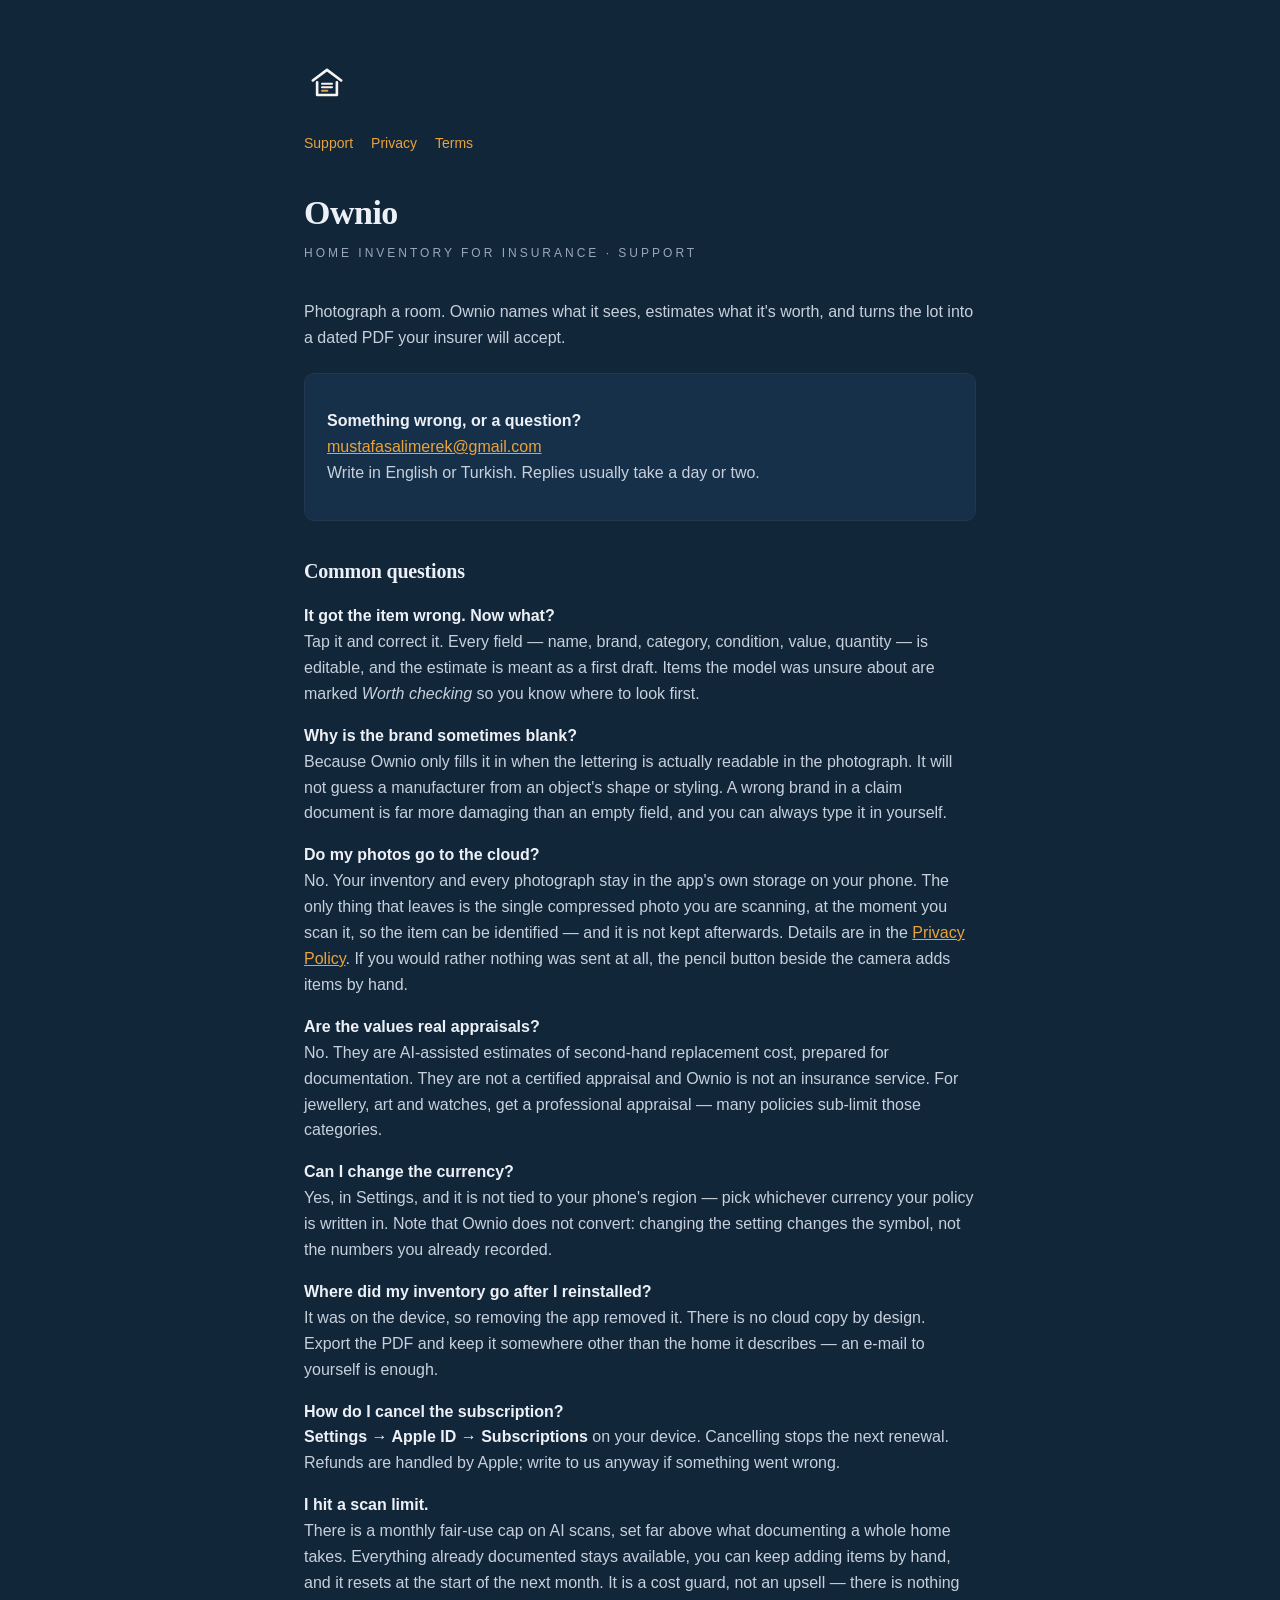
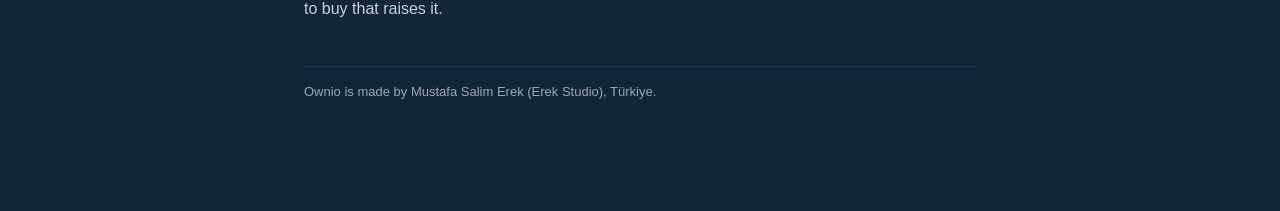
==== index.html @ 7afad937 "Ownio support, privacy policy and terms Privacy is written against what the code actually does: the " ====
<!doctype html>
<html lang="en">
<head>
<meta charset="utf-8">
<meta name="viewport" content="width=device-width, initial-scale=1">
<title>Ownio — Support</title>
<link rel="stylesheet" href="style.css">
</head>
<body>
<main>
  <svg class="mark" viewBox="0 0 1024 1024" role="img" aria-label="Ownio">
    <g fill="none" stroke="#F7F5F1" stroke-width="58" stroke-linecap="round" stroke-linejoin="round">
      <path d="M 196 456 L 512 220 L 828 456"/>
      <path d="M 292 496 L 292 780 L 732 780 L 732 496"/>
    </g>
    <g fill="#F7F5F1">
      <rect x="378" y="509" width="268" height="44" rx="22"/>
      <rect x="378" y="587" width="268" height="44" rx="22"/>
    </g>
    <rect x="378" y="665" width="164" height="44" rx="22" fill="#E8A33D"/>
  </svg>
  <nav><a href="index.html">Support</a><a href="privacy.html">Privacy</a><a href="terms.html">Terms</a></nav>

  <h1>Ownio</h1>
  <p class="sub">Home inventory for insurance · Support</p>

  <p>Photograph a room. Ownio names what it sees, estimates what it's worth, and
  turns the lot into a dated PDF your insurer will accept.</p>

  <div class="card">
    <p><strong>Something wrong, or a question?</strong><br>
    <a href="mailto:mustafasalimerek@gmail.com">mustafasalimerek@gmail.com</a><br>
    Write in English or Turkish. Replies usually take a day or two.</p>
  </div>

  <h2>Common questions</h2>

  <p><strong>It got the item wrong. Now what?</strong><br>
  Tap it and correct it. Every field — name, brand, category, condition, value,
  quantity — is editable, and the estimate is meant as a first draft. Items the
  model was unsure about are marked <em>Worth checking</em> so you know where to
  look first.</p>

  <p><strong>Why is the brand sometimes blank?</strong><br>
  Because Ownio only fills it in when the lettering is actually readable in the
  photograph. It will not guess a manufacturer from an object's shape or styling.
  A wrong brand in a claim document is far more damaging than an empty field, and
  you can always type it in yourself.</p>

  <p><strong>Do my photos go to the cloud?</strong><br>
  No. Your inventory and every photograph stay in the app's own storage on your
  phone. The only thing that leaves is the single compressed photo you are
  scanning, at the moment you scan it, so the item can be identified — and it is
  not kept afterwards. Details are in the <a href="privacy.html">Privacy
  Policy</a>. If you would rather nothing was sent at all, the pencil button
  beside the camera adds items by hand.</p>

  <p><strong>Are the values real appraisals?</strong><br>
  No. They are AI-assisted estimates of second-hand replacement cost, prepared
  for documentation. They are not a certified appraisal and Ownio is not an
  insurance service. For jewellery, art and watches, get a professional
  appraisal — many policies sub-limit those categories.</p>

  <p><strong>Can I change the currency?</strong><br>
  Yes, in Settings, and it is not tied to your phone's region — pick whichever
  currency your policy is written in. Note that Ownio does not convert: changing
  the setting changes the symbol, not the numbers you already recorded.</p>

  <p><strong>Where did my inventory go after I reinstalled?</strong><br>
  It was on the device, so removing the app removed it. There is no cloud copy
  by design. Export the PDF and keep it somewhere other than the home it
  describes — an e-mail to yourself is enough.</p>

  <p><strong>How do I cancel the subscription?</strong><br>
  <strong>Settings → Apple ID → Subscriptions</strong> on your device. Cancelling
  stops the next renewal. Refunds are handled by Apple; write to us anyway if
  something went wrong.</p>

  <p><strong>I hit a scan limit.</strong><br>
  There is a monthly fair-use cap on AI scans, set far above what documenting a
  whole home takes. Everything already documented stays available, you can keep
  adding items by hand, and it resets at the start of the next month. It is a
  cost guard, not an upsell — there is nothing to buy that raises it.</p>

  <p class="foot">Ownio is made by Mustafa Salim Erek (Erek Studio), Türkiye.</p>
</main>
</body>
</html>
---- style.css ----
:root {
  --bg: #12263A;
  --sheet: #17304A;
  --paper: #F7F5F1;
  --ink: #EDF1F7;
  --muted: #9AA7BA;
  --body: #C7D0DC;
  --accent: #E8A33D;
  --line: #25364F;
}
* { box-sizing: border-box }
body {
  margin: 0;
  background: var(--bg);
  color: var(--ink);
  font-family: "Helvetica Neue", Arial, system-ui, sans-serif;
  line-height: 1.62;
}
main { max-width: 720px; margin: 0 auto; padding: 60px 24px 96px }

/* The app icon's own geometry, inline. An earlier CSS-only version drew the
   roof with a clip-path on a pseudo-element and rendered as a nub. */
.mark { display: block; width: 46px; height: 46px; margin-bottom: 26px }

h1 {
  font-family: Georgia, "Times New Roman", serif;
  font-weight: 600; letter-spacing: -0.5px; font-size: 34px; margin: 0 0 4px;
}
.sub {
  color: var(--muted); margin: 0 0 36px; letter-spacing: 3px;
  font-size: 12px; text-transform: uppercase;
}
h2 {
  font-family: Georgia, "Times New Roman", serif;
  font-weight: 600; font-size: 20px; margin: 34px 0 8px; letter-spacing: -0.2px;
}
p, li { color: var(--body) }
li { margin-bottom: 6px }
strong { color: var(--ink) }
a { color: var(--accent) }
.card {
  background: var(--sheet); border: 1px solid var(--line);
  padding: 18px 22px; margin: 22px 0; border-radius: 10px;
}
.card.rule { border-left: 3px solid var(--accent) }
nav { margin-bottom: 30px; font-size: 14px }
nav a { margin-right: 18px; text-decoration: none }
nav a:hover { text-decoration: underline }
.foot {
  color: var(--muted); font-size: 13px;
  border-top: 1px solid var(--line); margin-top: 44px; padding-top: 14px;
}
table { width: 100%; border-collapse: collapse; margin: 18px 0; font-size: 15px }
th, td { text-align: left; padding: 9px 10px; border-bottom: 1px solid var(--line); vertical-align: top }
th { color: var(--ink); font-size: 13px; text-transform: uppercase; letter-spacing: 1px }
td { color: var(--body) }
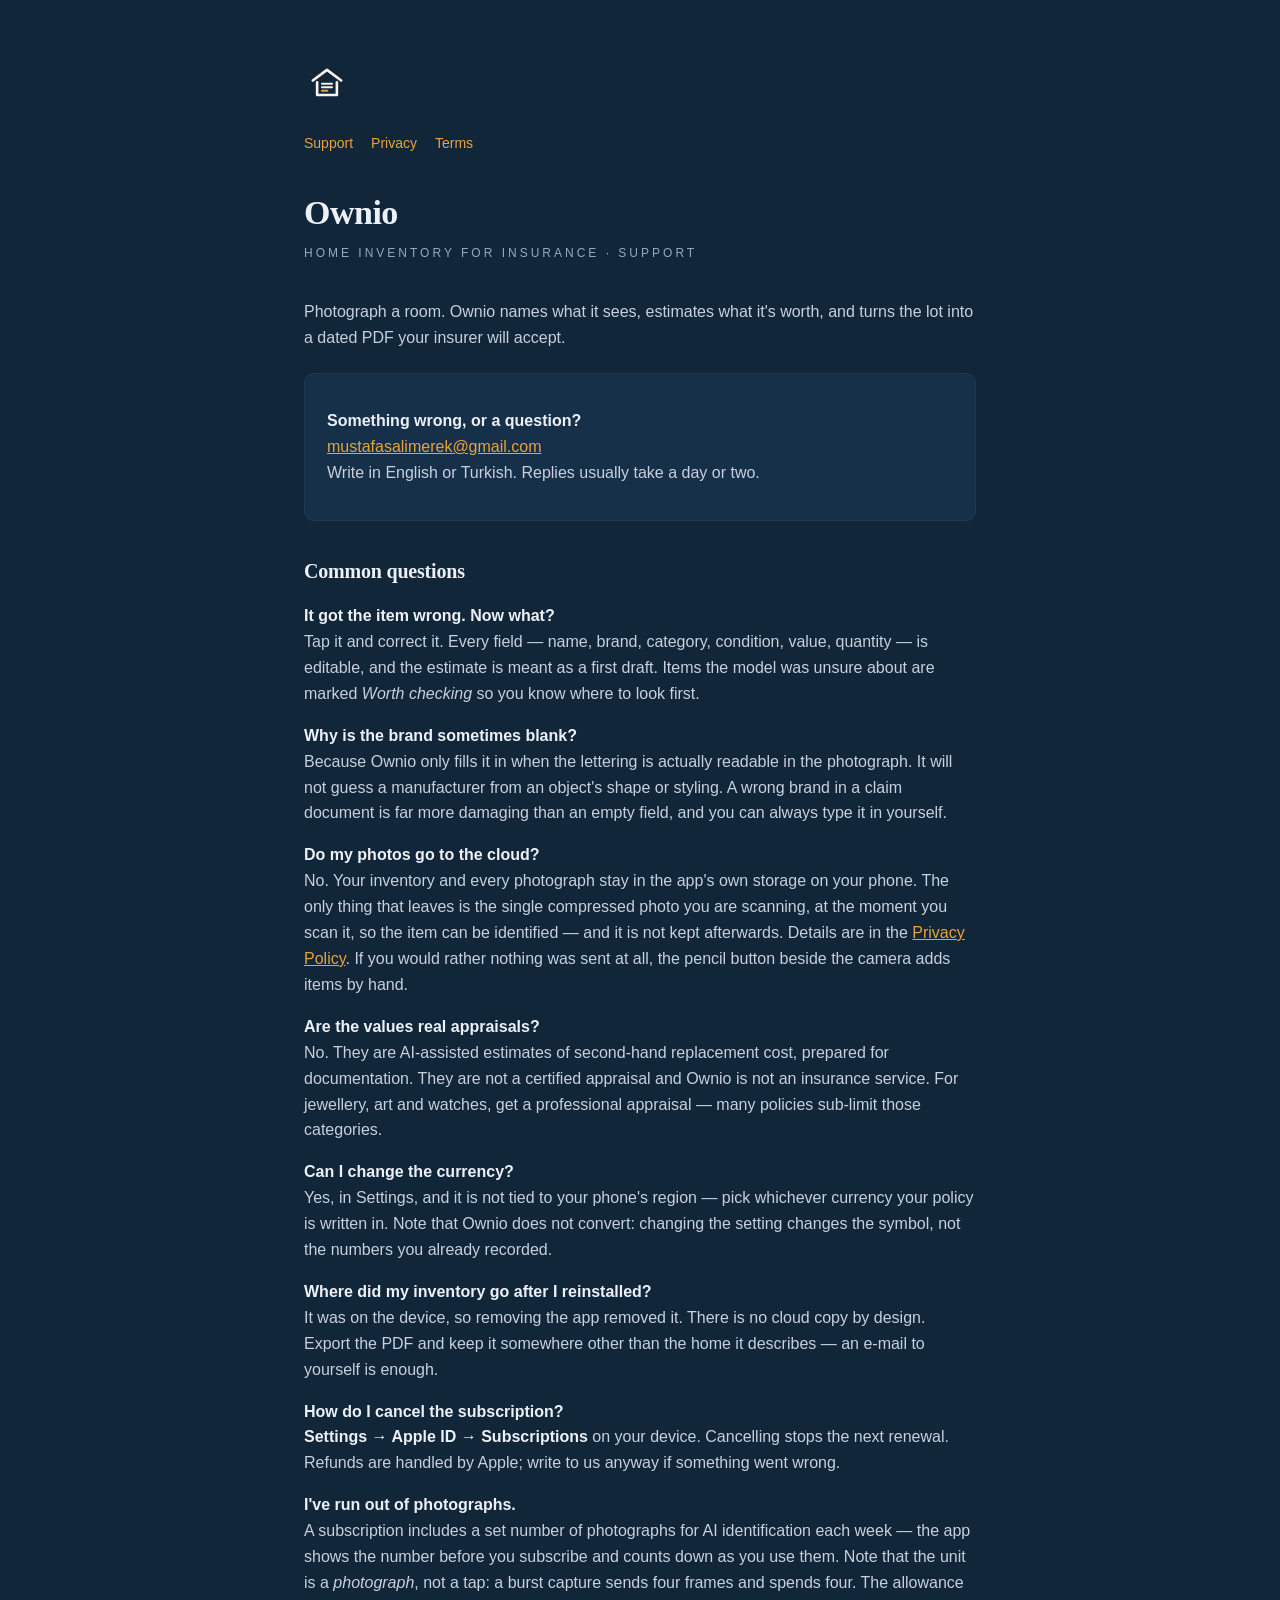
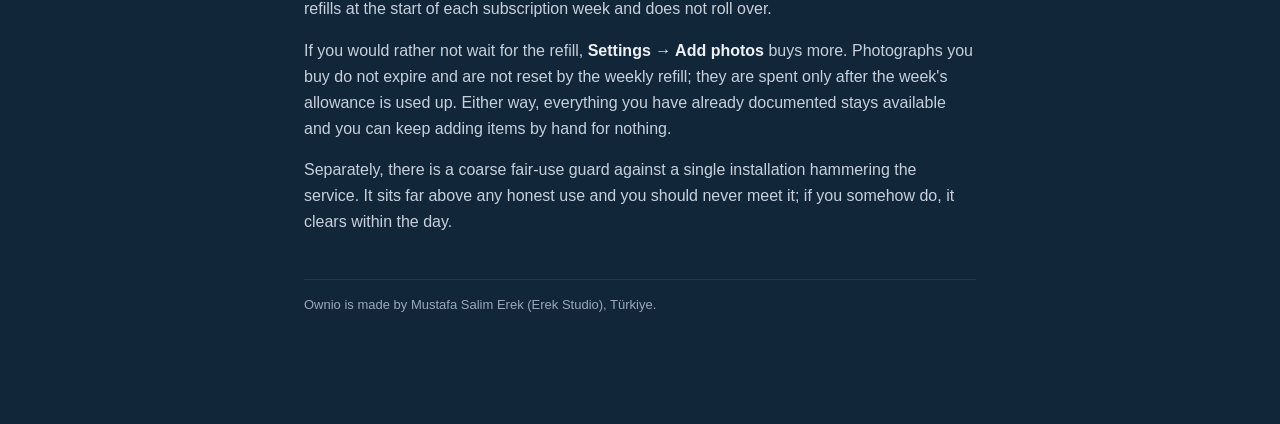
==== commit 925a3f82: "terms, support: state the photograph allowance and the packs The Fair use section described a "gener" ====
--- a/index.html
+++ b/index.html
@@ -76,11 +76,22 @@
   stops the next renewal. Refunds are handled by Apple; write to us anyway if
   something went wrong.</p>
 
-  <p><strong>I hit a scan limit.</strong><br>
-  There is a monthly fair-use cap on AI scans, set far above what documenting a
-  whole home takes. Everything already documented stays available, you can keep
-  adding items by hand, and it resets at the start of the next month. It is a
-  cost guard, not an upsell — there is nothing to buy that raises it.</p>
+  <p><strong>I've run out of photographs.</strong><br>
+  A subscription includes a set number of photographs for AI identification each
+  week — the app shows the number before you subscribe and counts down as you
+  use them. Note that the unit is a <em>photograph</em>, not a tap: a burst
+  capture sends four frames and spends four. The allowance refills at the start
+  of each subscription week and does not roll over.</p>
+
+  <p>If you would rather not wait for the refill, <strong>Settings → Add
+  photos</strong> buys more. Photographs you buy do not expire and are not
+  reset by the weekly refill; they are spent only after the week's allowance is
+  used up. Either way, everything you have already documented stays available
+  and you can keep adding items by hand for nothing.</p>
+
+  <p>Separately, there is a coarse fair-use guard against a single installation
+  hammering the service. It sits far above any honest use and you should never
+  meet it; if you somehow do, it clears within the day.</p>
 
   <p class="foot">Ownio is made by Mustafa Salim Erek (Erek Studio), Türkiye.</p>
 </main>
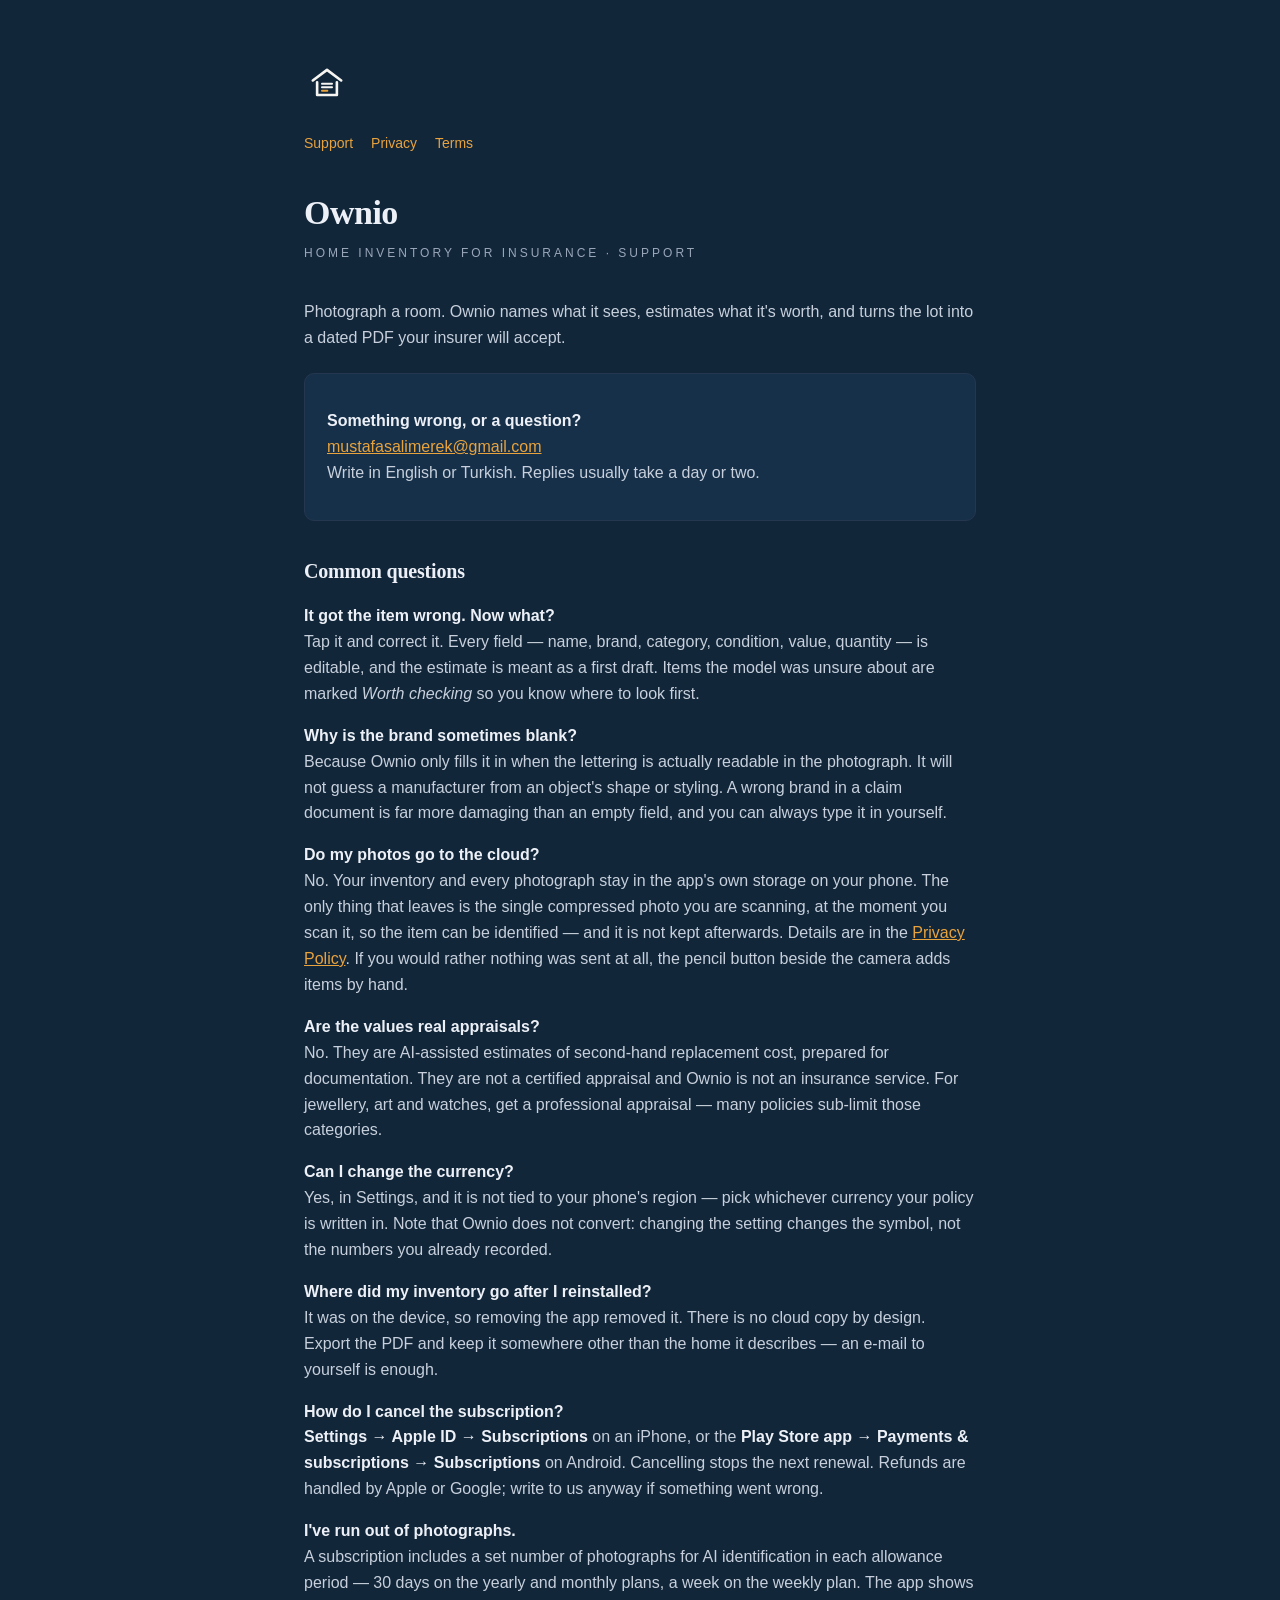
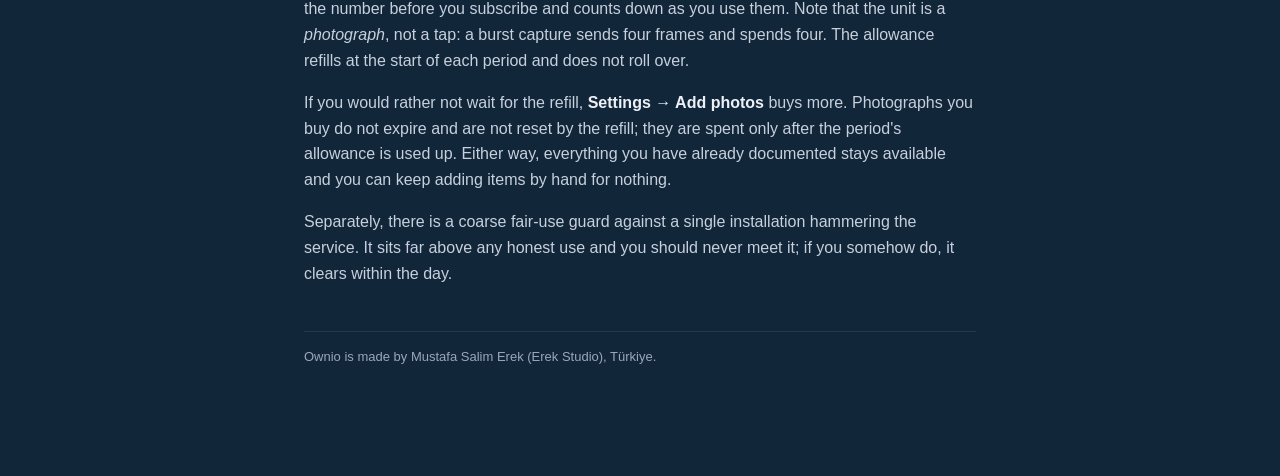
==== commit caf31e78: "1.2.0: yearly and monthly Ownio Plus, 30-day allowance periods, free closet allowance, one plan at a" ====
--- a/index.html
+++ b/index.html
@@ -72,20 +72,22 @@
   describes — an e-mail to yourself is enough.</p>
 
   <p><strong>How do I cancel the subscription?</strong><br>
-  <strong>Settings → Apple ID → Subscriptions</strong> on your device. Cancelling
-  stops the next renewal. Refunds are handled by Apple; write to us anyway if
-  something went wrong.</p>
+  <strong>Settings → Apple ID → Subscriptions</strong> on an iPhone, or the
+  <strong>Play Store app → Payments &amp; subscriptions → Subscriptions</strong> on
+  Android. Cancelling stops the next renewal. Refunds are handled by Apple or
+  Google; write to us anyway if something went wrong.</p>
 
   <p><strong>I've run out of photographs.</strong><br>
-  A subscription includes a set number of photographs for AI identification each
-  week — the app shows the number before you subscribe and counts down as you
-  use them. Note that the unit is a <em>photograph</em>, not a tap: a burst
+  A subscription includes a set number of photographs for AI identification in
+  each allowance period — 30 days on the yearly and monthly plans, a week on the
+  weekly plan. The app shows the number before you subscribe and counts down as
+  you use them. Note that the unit is a <em>photograph</em>, not a tap: a burst
   capture sends four frames and spends four. The allowance refills at the start
-  of each subscription week and does not roll over.</p>
+  of each period and does not roll over.</p>
 
   <p>If you would rather not wait for the refill, <strong>Settings → Add
   photos</strong> buys more. Photographs you buy do not expire and are not
-  reset by the weekly refill; they are spent only after the week's allowance is
+  reset by the refill; they are spent only after the period's allowance is
   used up. Either way, everything you have already documented stays available
   and you can keep adding items by hand for nothing.</p>
 
